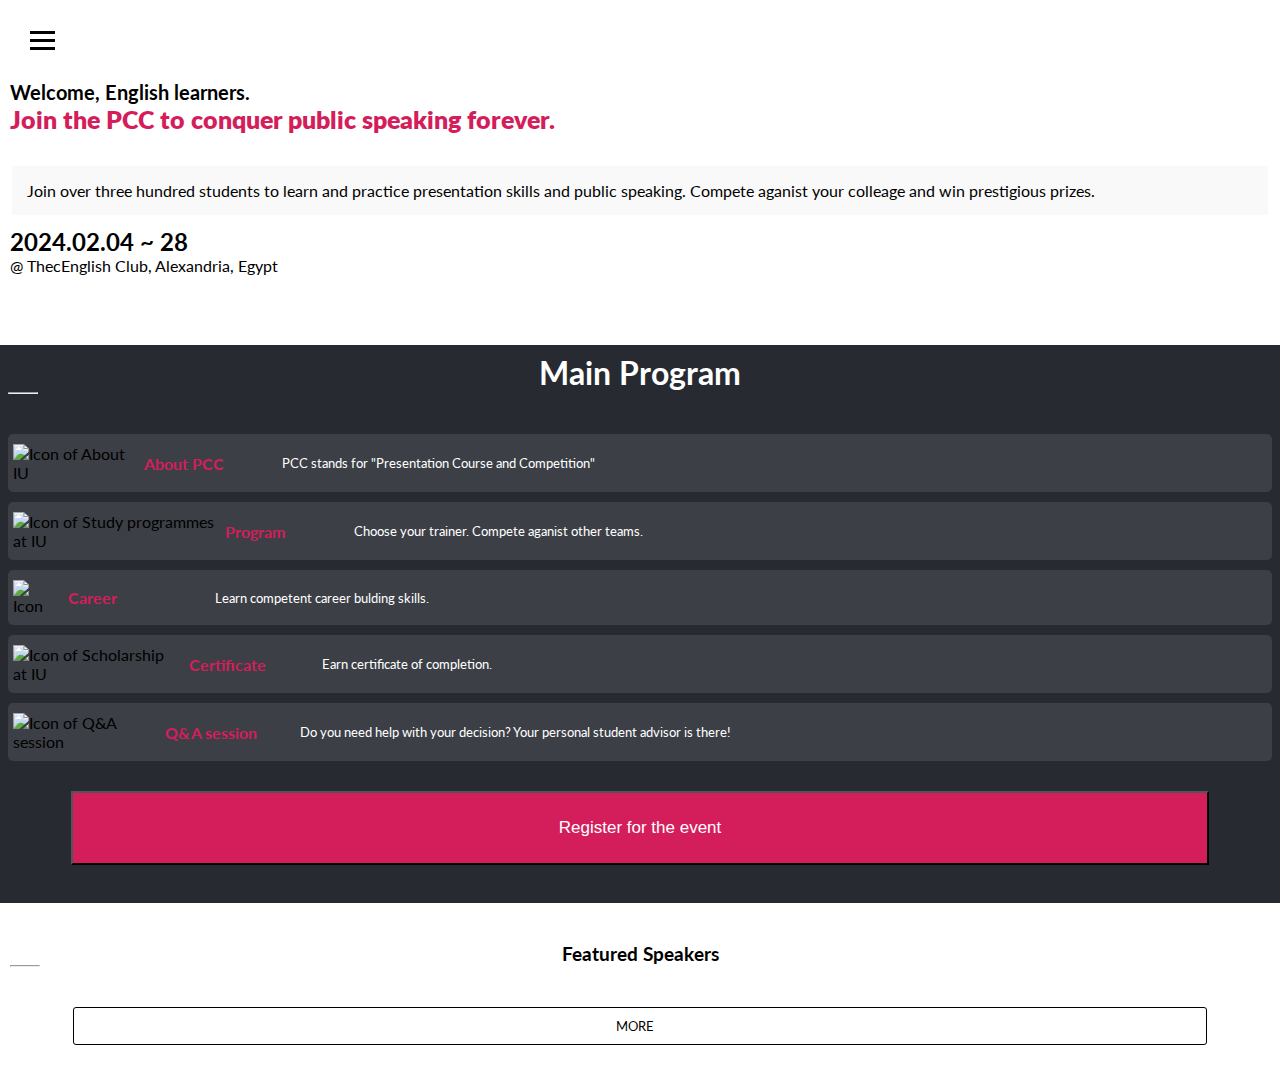
==== index.html @ d6358d37 "Add lato font style" ====
<!DOCTYPE html>
<html lang="en">
<head>
  <meta charset="UTF-8">
  <meta http-equiv="X-UA-Compatible" content="IE=edge">
  <meta name="viewport" content="width=device-width, initial-scale=1.0">
  <title>Jimmy's Capstone project</title>
  <link rel="preconnect" href="https://fonts.googleapis.com">
  <link rel="preconnect" href="https://fonts.gstatic.com" crossorigin>
  <link href="https://fonts.googleapis.com/css2?family=Lato:wght@300&display=swap" rel="stylesheet">
  <link rel="stylesheet" type="text/css" href="style.css" />
    <script
      src="https://kit.fontawesome.com/1e7e3fccee.js"
      crossorigin="anonymous"
    ></script>
    <script src="script.js"></script>
  <title>Document</title>
</head>
<body>
  
  <section class="main">
    <header>
      <nav class="nav">
        <div class="top-links">
          <a class="top-link" href="#works">About</a>
          <a class="top-link" href="#about">program</a>
          <a class="top-link" href="#contact-me">Join</a>
          <a class="top-link" href="#contact-me">Sponsor</a>
          <a class="top-link" href="#contact-me">News</a>
        </div>
        <div class="hamburger" id="hamburger">
          <span class="bar"></span>
          <span class="bar"></span>
          <span class="bar"></span>
        </div>
      </nav>
    </header>
    <div class="main-bg absolute"></div>
    <div class="main-text">
      <h1>Welcome, English learners.</h1>
      <h class="green-text">Join the PCC to conquer public speaking forever.</h>
    </div>
    <div class="scnd-text">
      <p>
        Join over three hundred students to learn and practice presentation skills and public
        speaking. Compete aganist your colleage and win prestigious prizes.
      </p>
    </div>
    <h2>2024.02.04 ~ 28</h2>
    <span class="EventLocation">@ ThecEnglish Club, Alexandria, Egypt</span>
  </section>

  <section class="program-container">
    <h1>Main Program</h1>
  <hr class="line"/>
  <div class="cards-div">
  <div class="card">
    <img src="./images/about.png" alt="Icon of About IU">        
    <h4>About PCC</h4>
    <p>
        PCC stands for "Presentation Course and Competition"
    </p>
  </div>
  <div class="card">
    <img src="./images/studyprograms.png" alt="Icon of Study programmes at IU">        
    <h4>Program</h4>
    <p>
        Choose your trainer. Compete aganist other teams.
    </p>
  </div>
  <div class="card">
    <img src="./images/studyingAtIU.png" alt="Icon ">        
    <h4>Career</h4>
    <p>
        Learn competent career bulding skills.
    </p>
  </div>
  <div class="card">
    <img src="./images/scolarship.png" alt="Icon of Scholarship at IU">        
    <h4>Certificate</h4>
    <p>
        Earn certificate of completion. 
    </p>
  </div>
  <div class="card">
    <img src="./images/qustions-answers.png" alt="Icon of Q&A session">        
    <h4>Q&A session</h4>
    <p>
        Do you need help with your decision? Your personal student advisor is there!
    </div>
</div>
  <button class="register" type="button">Register for the event</button>
  <p class="see-program">See Whole Program</p>
</section>

<section class="speakers">
  <h3>Featured Speakers</h3>
  <hr class="line"/>
  <div class="list"></div>
  <div class="more-btn">
      <span>MORE</span> 
      <i class="fas fa-chevron-down"></i>
  </div>
</section>
</body>
</html>
---- style.css ----
@import url('https://fonts.googleapis.com/css2?family=Lato:wght@300&display=swap');

html {
  scroll-behavior: smooth;
}

* {
  margin: 0;
  padding: 0;
  box-sizing: border-box;
}

body {
  font-family: 'Lato', sans-serif;
}

.nav {
  display: flex;
  width: 100%;
  height: 47px;
  align-items: center;
  padding-bottom: 40px;
  padding-top: 30px;
}

.menu-btn {
  padding-right: 40px;
}

.hamburger {
  display: block;
  cursor: pointer;
}

.bar {
  display: block;
  width: 25px;
  height: 3px;
  margin: 5px 20px;
  -webkit-transition: all 0.3s ease-in-out;
  transition: all 0.3s ease-in-out;
  background-color: black;
}

.hamburger.active .bar:nth-child(2) {
  opacity: 0;
}

.hamburger.active .bar:nth-child(1) {
  transform: translateY(8px) rotate(45deg);
}

.hamburger.active .bar:nth-child(3) {
  transform: translateY(-8px) rotate(-45deg);
}

.top-links {
  position: fixed;
  left: -100%;
  top: 40px;
  gap: 0;
  display: flex;
  flex-direction: column;
  background-color: rgba(0, 0, 0, 0.5);;
  width: 100%;
  text-align: left;
  transition: 0.5s;
  height: 100em;
  z-index: 999;
  padding: 0 30px;
  backdrop-filter: blur(7px);
}

.top-link {
  margin: 16px 0;
  text-decoration: none;
  font-family: "Inter", sans-serif;
  font-style: normal;
  font-weight: 600;
  font-size: 16px;
  line-height: 44px;
  color: white;
}

.top-links.active {
  left: 0;
}

.main {
  position: relative;
  display: flex;
  flex-direction: column;
  width: 100%;
  padding: 10px;
  padding-bottom: 70px;
  background-image: url(../images/bgmobile.jpeg);
  background-size: cover;
}

.main-bg {
  position: absolute;
  background: url("images/header-illsutration-mobile.svg");
  background-position: center;
  background-repeat: no-repeat;
  background-size: cover;
  width: 100%;
  height: 100%;
  z-index: -1;
}

.main-text {
  font-size: 10px;
}

.green-text {
  color: rgb(212, 30, 91);
  font-weight: 800;
  font-size: 25px;
  margin-top: 7px;
  margin-bottom: 20px;
  font-family: 'Lato', sans-serif;
}

.scnd-text {
  background-color: rgba(247, 247, 247, 0.75);
  padding: 15px;
  width: 100%;
  border: 2px solid white;
  border-radius: 3px;
  margin-top: 30px;
}

.main h2 {
  margin-top: 10px;
  font-size: 1.5rem;
}

.program-container {
  background-color: #272a31;
  padding: 8px;
}

.line {
  width: 30px;
  background-color: var(--primary-color);
  margin-bottom: 40px;
}

.card {
  background-color: #3c3f46;
  display: flex;
  justify-content: space-around;
  align-items: center;
  width: 100%;
  border-radius: 5px;
  margin-bottom: 10px;
  padding: 10px 5px 10px 5px;
}

.card h4 {
  margin-left: 10px;
  color: rgb(212, 30, 91);
  font-weight: bold;
  margin-right: 10px;
  width: 140px;
}

.card p {
  width: 85%;
  color: white;
  font-size: 13px;
  margin-right: 10px;
}

.program-container button {
  width: 90%;
  background-color: rgb(212, 30, 91);
  padding: 25px 20px;
  color: white;
  display: flex;
  justify-content: center;
  margin: 0 auto;
  margin-top: 30px;
  margin-bottom: 30px;
  font-weight: 400;
  font-size: 17px;
}

.program-container h1 {
  color: white;
  display: flex;
  align-items: center;
  justify-content: center;
}

.see-program {
  display: none;
}

.speakers .less-btn i {
  -webkit-transform: rotate(180deg);
  transform: rotate(180deg);
}

.speakers .list .speaker-card .image {
  background-image: url(../images/checker.png);
  background-repeat: no-repeat;
  background-size: 70px 70px;
  padding: 20px 0 0 20px;
}

.about-footer img {
  width: 160px;
  margin-left: 0;
}

.speakers .list .speaker-card .image img {
  width: 70px;
}

.speaker-card {
  display: flex;
  margin-bottom: 30px;
}

.speakers .list .speaker-card:not(:first-child):not(:nth-child(2)) {
  display: none;
}

.speakers {
  padding: 10px;
}

.speakers h4 {
  color: var(--font-color);
  font-weight: 600;
  margin-left: 25px;
}

.speakers .list .speaker-card .details h4 {
  font-family: var(--font-family);
  text-align: left;
  margin-top: 30px;
}

.speakers .list .speaker-card .details hr {
  width: 30px;
  background-color: var(--primary-color);
  margin-bottom: 10px;
  margin-left: 25px;
}

.speakers h3 {
  font-family: var(--font-family);
  text-align: center;
  margin-top: 30px;
}

.speakers .list .speaker-card .details .description {
  color: var(--primary-color);
  font-style: italic;
  margin-left: 25px;
  width: 225px;
  margin-bottom: 10px;
  font-size: 14px;
}

.speakers .list .speaker-card .details p {
  color: var(--font-color);
  margin-left: 25px;
  width: 225px;
  font-size: 14px;
}

.more-btn {
  width: 90%;
  padding: 10px 30px;
  border: 1px solid black;
  display: flex;
  align-items: start;
  justify-content: center;
  margin: 0 auto;
  margin-bottom: 30px;
  text-transform: uppercase;
  border-radius: 3px;
  margin-top: 40px;
}

.more-btn span {
  margin-right: 10px;
  color: var(--font-color);
  font-size: 13px;
}

.more-btn i {
  color: var(--primary-color);
}
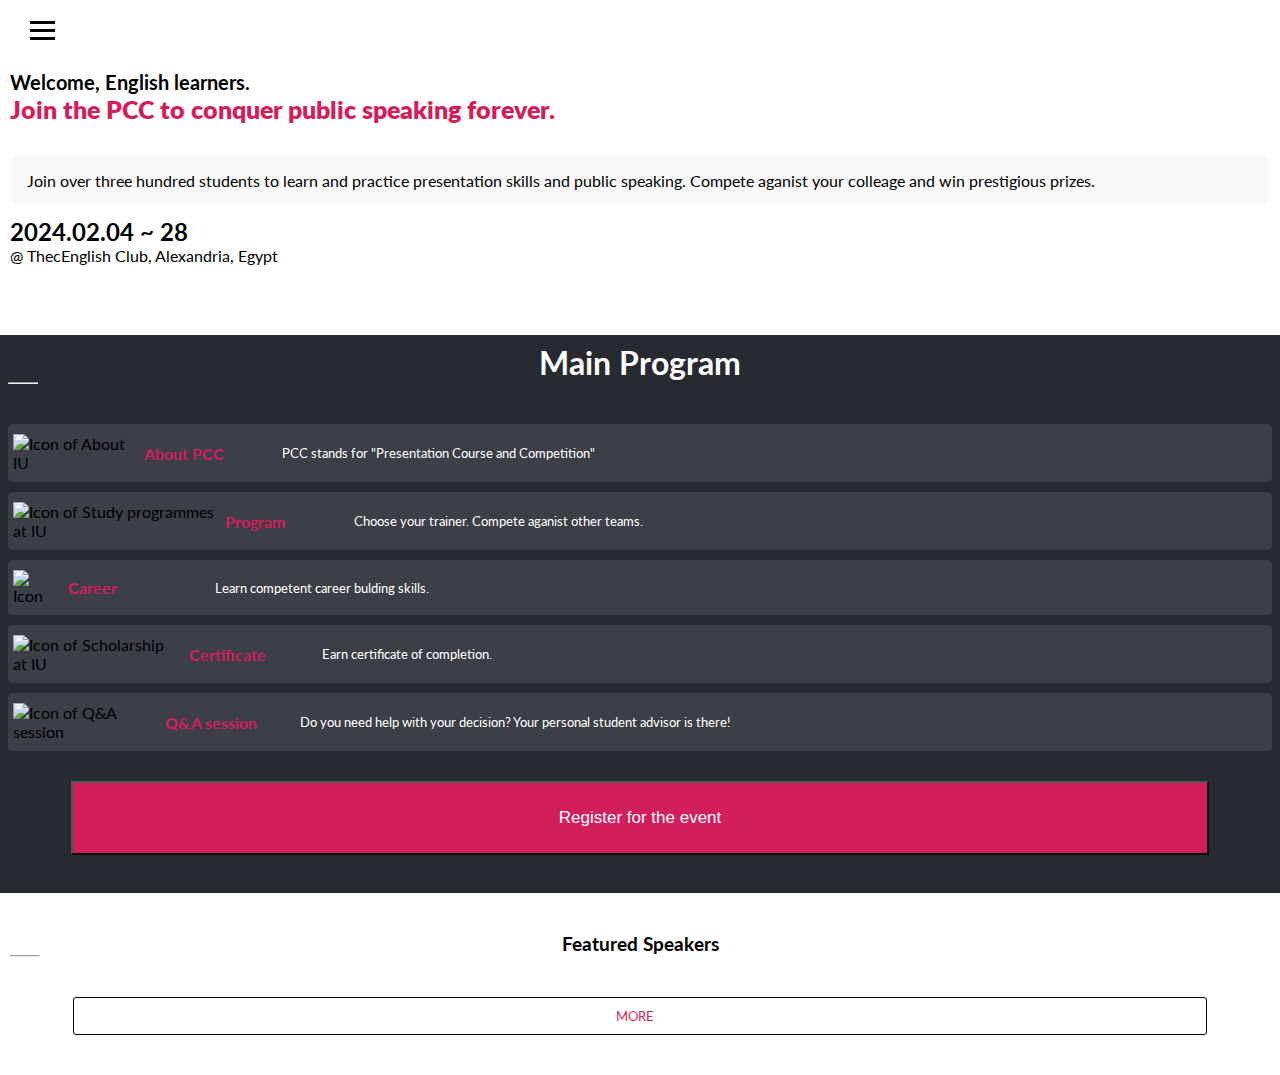
==== commit 40eb0203: "Add hero in about page" ====
--- a/index.html
+++ b/index.html
@@ -9,11 +9,11 @@
   <link rel="preconnect" href="https://fonts.gstatic.com" crossorigin>
   <link href="https://fonts.googleapis.com/css2?family=Lato:wght@300&display=swap" rel="stylesheet">
   <link rel="stylesheet" type="text/css" href="style.css" />
-    <script
-      src="https://kit.fontawesome.com/1e7e3fccee.js"
-      crossorigin="anonymous"
-    ></script>
-    <script src="script.js"></script>
+  <script
+    src="https://kit.fontawesome.com/1e7e3fccee.js"
+    crossorigin="anonymous"
+  ></script>
+  <script src="script.js"></script>
   <title>Document</title>
 </head>
 <body>
--- a/style.css
+++ b/style.css
@@ -20,7 +20,7 @@
   height: 47px;
   align-items: center;
   padding-bottom: 40px;
-  padding-top: 30px;
+  padding-top: 20px;
 }
 
 .menu-btn {
@@ -142,7 +142,7 @@
 
 .line {
   width: 30px;
-  background-color: var(--primary-color);
+  background-color: rgb(212, 30, 91);
   margin-bottom: 40px;
 }
 
@@ -232,32 +232,30 @@
 }
 
 .speakers h4 {
-  color: var(--font-color);
+  color: rgb(212, 30, 91);
   font-weight: 600;
   margin-left: 25px;
 }
 
 .speakers .list .speaker-card .details h4 {
-  font-family: var(--font-family);
   text-align: left;
   margin-top: 30px;
 }
 
 .speakers .list .speaker-card .details hr {
   width: 30px;
-  background-color: var(--primary-color);
+  background-color: rgb(212, 30, 91);
   margin-bottom: 10px;
   margin-left: 25px;
 }
 
 .speakers h3 {
-  font-family: var(--font-family);
   text-align: center;
   margin-top: 30px;
 }
 
 .speakers .list .speaker-card .details .description {
-  color: var(--primary-color);
+  color: rgb(212, 30, 91);
   font-style: italic;
   margin-left: 25px;
   width: 225px;
@@ -266,7 +264,7 @@
 }
 
 .speakers .list .speaker-card .details p {
-  color: var(--font-color);
+  color: rgb(212, 30, 91);
   margin-left: 25px;
   width: 225px;
   font-size: 14px;
@@ -288,10 +286,131 @@
 
 .more-btn span {
   margin-right: 10px;
-  color: var(--font-color);
+  color: rgb(212, 30, 91);
   font-size: 13px;
 }
 
 .more-btn i {
-  color: var(--primary-color);
+  color: rgb(212, 30, 91);
+}
+
+.wrapper {
+  background-image: url(../images/bgmobile.jpeg);
+  background-size: cover;
+}
+
+.top-nav-Desktop {
+  display: none;
+}
+
+.intro {
+  display: flex;
+  align-items: center;
+  flex-direction: column;
+}
+
+.intro span {
+  color: rgb(212, 30, 91);
+}
+
+.intro h1 {
+  color: rgb(212, 30, 91);
+  font-weight: 800;
+  font-size: 25px;
+  margin-top: 7px;
+  margin-bottom: 20px;
+}
+
+.intro h2 {
+  margin-top: 10px;
+  font-size: 1.5rem;
+}
+
+.about-intro-p {
+  background-color: white;
+  padding: 15px;
+  width: 85%;
+  border: 1px solid rgb(227, 220, 220);
+  border-radius: 5px;
+  margin-top: 5px;
+}
+
+.intro-p {
+  background-color: rgba(247, 247, 247, 0.75);
+  padding: 15px;
+  width: 100%;
+  border: 2px solid white;
+  border-radius: 3px;
+  margin-top: 5px;
+}
+
+.about-intro {
+  display: flex;
+  flex-direction: column;
+  align-items: center;
+  min-height: 338px;
+  padding: 40px 18px;
+  color: blue;
+}
+
+.desk-version {
+  display: none;
+}
+
+.about-welcome {
+  display: flex;
+  justify-content: center;
+}
+
+.about-title {
+  padding-left: 15px;
+  text-align: center;
+}
+
+.about-description {
+  background-color: white !important;
+  text-align: center;
+  box-shadow: -1px 0 5px 0 rgba(247, 247, 247, 0.75);
+  -webkit-box-shadow: -1px 0 5px 0 rgba(247, 247, 247, 0.75);
+  -moz-box-shadow: -1px 0 5px 0 rgba(247, 247, 247, 0.75);
+  padding: 20px !important;
+}
+
+.contact {
+  margin-top: 20px;
+  text-align: center;
+  padding: 20px;
+}
+
+.contact p {
+  font-size: 14px;
+  line-height: 1.5;
+}
+
+.contact-email {
+  font-weight: 900;
+  text-decoration: underline;
+  color: black;
+}
+
+.iu-logo {
+  text-align: center;
+}
+
+.iu-logo h3 {
+  padding: 20px 20px 0 20px;
+  width: 250px;
+  margin: 0 auto;
+  color: rgb(212, 30, 91);
+}
+
+.iu-logo hr {
+  margin-bottom: 10px;
+}
+
+.iu-logo p {
+  width: 350px;
+  margin: 0 auto;
+  color: rgb(212, 30, 91);
+  padding: 20px 20px 20px 20px;
 }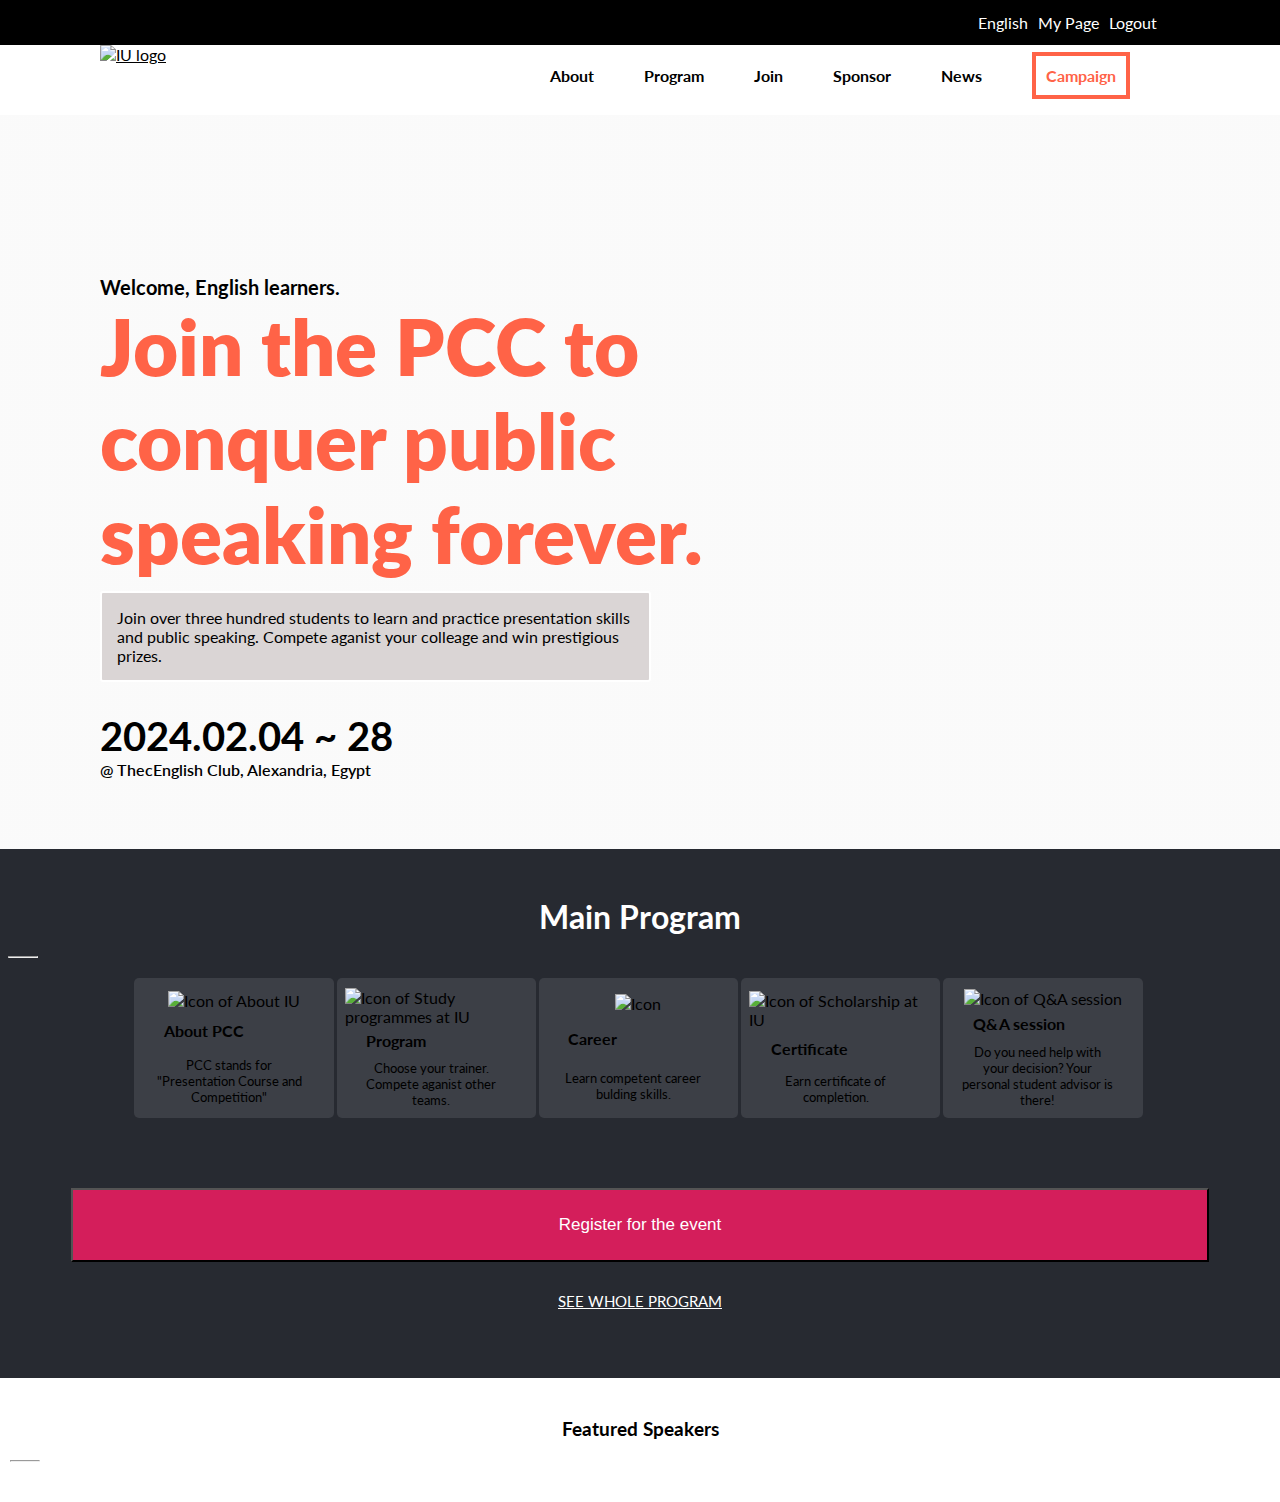
==== commit 1251886a: "Finish responsive hero section" ====
--- a/index.html
+++ b/index.html
@@ -17,16 +17,47 @@
   <title>Document</title>
 </head>
 <body>
+ <section class="desktop-head">
+  <div class="top-nav-Desktop">
+    <ul class="top-nav">
+      <li><i class="fa fa-facebook"></i></li>
+      <li><i class="fa fa-twitter"></i></li>
+      <li><a href="#">English</a></li>
+      <li><a href="#">My Page</a></li>
+      <li><a href="#">Logout</a></li>
+    </ul>
+  </div>
+
+<nav class="navbar">
+    <div class="menu-container">
+        <a href="#home" class="logo">
+            <img src="./images/iu-logo.png" alt="IU logo" /> </a>
+        <div class="menu-nav">
+          <span class="x-btn">X</span>
+          <ul>
+          <li class="active-btn"><a href="#" id="home">Home</a></li>
+          <li><a href="./about.html">About</a></li>
+          <li><a href="#">Program</a></li>
+          <li><a href="#">Join</a></li>
+          <li><a href="#">Sponsor</a></li>
+          <li><a href="#">News</a></li>
+          <li><a href="#" class="campaign">Campaign</a></li>
+        </ul>
+        </div>
+      </div>
+</nav>
+ </section>
+  
   
   <section class="main">
     <header>
       <nav class="nav">
         <div class="top-links">
-          <a class="top-link" href="#works">About</a>
-          <a class="top-link" href="#about">program</a>
-          <a class="top-link" href="#contact-me">Join</a>
-          <a class="top-link" href="#contact-me">Sponsor</a>
-          <a class="top-link" href="#contact-me">News</a>
+          <a class="top-link" href="/about.html">About</a>
+          <a class="top-link" href="#">program</a>
+          <a class="top-link" href="#">Join</a>
+          <a class="top-link" href="#">Sponsor</a>
+          <a class="top-link" href="#">News</a>
         </div>
         <div class="hamburger" id="hamburger">
           <span class="bar"></span>
--- a/style.css
+++ b/style.css
@@ -12,6 +12,10 @@
 
 body {
   font-family: 'Lato', sans-serif;
+}
+
+.desktop-head {
+  display: none;
 }
 
 .nav {
@@ -132,7 +136,7 @@
 
 .main h2 {
   margin-top: 10px;
-  font-size: 1.5rem;
+  font-size: 2.5rem;
 }
 
 .program-container {
@@ -143,7 +147,7 @@
 .line {
   width: 30px;
   background-color: rgb(212, 30, 91);
-  margin-bottom: 40px;
+  margin: 20px 0;
 }
 
 .card {
@@ -311,6 +315,7 @@
 
 .intro span {
   color: rgb(212, 30, 91);
+  padding: 0 20px;
 }
 
 .intro h1 {
@@ -363,7 +368,6 @@
 }
 
 .about-title {
-  padding-left: 15px;
   text-align: center;
 }
 
@@ -395,13 +399,15 @@
 
 .iu-logo {
   text-align: center;
+  display: flex;
+  flex-direction: column;
+  align-items: center;
 }
 
 .iu-logo h3 {
   padding: 20px 20px 0 20px;
   width: 250px;
   margin: 0 auto;
-  color: rgb(212, 30, 91);
 }
 
 .iu-logo hr {
@@ -411,6 +417,656 @@
 .iu-logo p {
   width: 350px;
   margin: 0 auto;
-  color: rgb(212, 30, 91);
   padding: 20px 20px 20px 20px;
+}
+
+.full-line {
+  width: 100%;
+}
+
+.pastEvents {
+  text-align: center;
+  display: flex;
+  align-items: center;
+  justify-content: center;
+}
+
+.PastEvents h3 {
+  padding: 5px 20px 0 20px;
+  font-size: 1.2rem;
+  text-align: center;
+}
+
+.PastEvents hr {
+  margin-bottom: 10px;
+  margin-left: 170px;
+  color: tomato;
+}
+
+.events-container {
+  margin-bottom: 40px;
+}
+
+.EventsDescription {
+  padding: 0 20px 0 20px;
+  text-align: center;
+  color: #7b7b7b;
+  font-size: 14px;
+  font-weight: 700;
+}
+
+.Event-alg {
+  background: linear-gradient(rgba(148, 39, 19, 0.7), rgba(148, 39, 19, 0.7)), url(../images/konooz.jpg);
+  background-size: cover;
+  width: 93%;
+  height: 200px;
+  margin: 10px 0 0 10px;
+  position: relative;
+}
+
+.Event-mor {
+  background: linear-gradient(rgba(148, 39, 19, 0.7), rgba(148, 39, 19, 0.7)), url(../images/alex.jpg);
+  background-size: cover;
+  width: 93%;
+  height: 200px;
+  margin: 10px 0 0 10px;
+  position: relative;
+}
+
+.event-content h3 {
+  font-weight: 900;
+  color: white;
+  text-transform: uppercase;
+  margin: 0;
+  position: absolute;
+  top: 50%;
+  left: 50%;
+  font-size: 2rem;
+  transform: translate(-50%, -50%);
+}
+
+.event-content p {
+  color: white;
+  margin: 0;
+  position: absolute;
+  top: 50%;
+  left: 50%;
+  display: flex;
+  align-items: center;
+  justify-content: center;
+  transform: translate(-50%, -50%);
+  margin-top: 40px;
+  width: 90%;
+}
+
+.partners-conatainer {
+  padding: 20px;
+  display: block;
+  background-color: #414246;
+  margin-top: 20px;
+  text-align: center;
+}
+
+.partners-conatainer hr {
+  margin-left: 155px;
+}
+
+.Partners-logos {
+  display: flex;
+  -webkit-box-pack: center;
+  -ms-flex-pack: center;
+  justify-content: center;
+  -ms-flex-wrap: wrap;
+  flex-wrap: wrap;
+  gap: 20px;
+  width: 100%;
+}
+
+.partners-conatainer h3 {
+  color: white;
+}
+
+.footer-conatainer {
+  display: flex;
+  align-items: center;
+  margin-bottom: 10px;
+  justify-content: center;
+  min-height: 150px;
+}
+
+.footer-conatainer img {
+  width: 120px;
+  height: 60px;
+  margin-left: 10px;
+  margin-right: 10px;
+}
+
+.footer-conatainer p {
+  color: var(--font-color);
+  font-size: 16px;
+  margin-left: 0;
+  width: auto;
+}
+
+.about-footer img {
+  width: 160px;
+  margin-left: 0;
+}
+
+.about-footer p {
+  padding: 20px;
+  width: auto;
+}
+
+.about-footer {
+  display: flex;
+  align-items: center;
+  margin-bottom: 15px;
+  justify-content: center;
+  gap: 0;
+}
+
+@media (min-width: 768px) {
+  body {
+    width: 100%;
+  }
+  
+  .hamburger {
+    display: none;
+  }
+
+  .burger {
+    display: none;
+  }
+  
+  .x-btn {
+    display: none;
+  }
+  
+  .active-btn {
+    display: none;
+  }
+  
+  .register {
+    display: none;
+  }
+  
+  .more {
+    display: none;
+  }
+  
+  .home-btn {
+    display: none;
+  }
+  
+  .mobile-version {
+    display: none;
+  }
+  
+  .partners-conatainer {
+    display: none;
+  }
+  
+  .more-btn {
+    display: none;
+  }
+  
+  .top-nav-Desktop {
+    display: flex;
+    flex-direction: row;
+    width: 100%;
+    padding: 0 100px 0 100px;
+    background-color: black;
+  }
+
+  .desktop-head {
+    display: block;
+  }
+  
+
+  .active-red a {
+    color: var(--primary-color) !important;
+  }
+
+  .top-nav {
+    display: flex;
+    padding: 13px;
+    justify-content: flex-end;
+    cursor: pointer;
+    width: 100%;
+    list-style-type: none;
+  }
+  
+  .top-nav li a,
+  i {
+    color: white;
+    margin-right: 10px;
+    text-decoration: none;
+  }
+  
+  .menu-container {
+    display: flex;
+    align-items: center;
+    padding: 0 100px 10px 100px;
+    justify-content: space-between;
+  }
+  
+  .menu-nav ul {
+    display: flex;
+    padding: 20px 0 20px 0;
+    justify-content: end;
+    list-style-type: none;
+  }
+  
+  .menu-nav ul li a {
+    margin-right: 50px;
+    color: black;
+    text-decoration: none;
+    font-weight: bold;
+  }
+  
+  footer img {
+    margin-right: 150px;
+    margin-left: -400px;
+  }
+  
+  .menu-container img {
+    width: 160px;
+    height: 60px;
+    margin-right: 3px;
+  }
+  
+  .logo {
+    display: flex;
+    align-items: center;
+    font-family: var(--cocogoose);
+    color: var(--font-color);
+  }
+  
+  .campaign {
+    border: 4px solid tomato;
+    padding: 10px;
+    color: tomato !important;
+  }
+  
+  .main {
+    background: linear-gradient(rgba(249, 249, 249, 0.8), rgba(249, 249, 249, 0.8)), url(../images/iu-why-germany.webp);
+    background-size: cover;
+    padding: 100px 100px 50px 100px;
+  }
+  
+  .welcome {
+    color: var(--primary-color);
+    font-size: 2rem;
+    font-weight: normal;
+  }
+
+  .main-text {
+    width: 800px;
+  }
+  
+  .green-text {
+    color: tomato;
+    font-weight: 1900;
+    margin-top: 7px;
+    margin-bottom: 20px;
+    font-size: 78px;
+  }
+  
+  .scnd-text {
+    color: black;
+    background-color: rgb(218, 213, 213);
+    padding: 15px;
+    width: 51%;
+    border: 2px solid white;
+    border-radius: 3px;
+    margin-top: 10px;
+    margin-bottom: 20px;
+  }
+  
+  .main h2 {
+    color: var(--font-color);
+    margin-top: 10px;
+  }
+  
+  .EventLocation {
+    color: var(--font-color);
+    font-weight: 600;
+    margin-bottom: 20px;
+  }
+  
+  .program-container {
+    background-color: #272a31;
+  }
+  
+  .program-container h1 {
+    color: white;
+    display: flex;
+    align-items: center;
+    justify-content: center;
+    padding-top: 40px;
+  }
+  
+  .line {
+    width: 30px;
+    background-color: var(--primary-color);
+  }
+  
+  .cards-div {
+    display: flex;
+    width: 80%;
+    justify-content: center;
+    margin: 0 auto;
+  }
+  
+  .card {
+    background-color: #3c3f46;
+    display: flex;
+    flex-direction: column;
+    align-items: center;
+    padding: 10px 8px 10px 8px;
+    width: 400px;
+    margin-right: 3px;
+    margin-bottom: 40px;
+  }
+  
+  .card img {
+    padding-bottom: 5px;
+  }
+  
+  .card:hover {
+    border: 1px solid white;
+  }
+  
+  .card h4 {
+    color: var(--primary-color);
+    font-weight: bold;
+    padding-bottom: 10px;
+  }
+  
+  .card p {
+    color: var(--secondary-color);
+    text-align: center;
+  }
+  
+  .see-program {
+    text-transform: uppercase;
+    color: white;
+    text-align: center;
+    text-decoration: underline;
+    padding-bottom: 60px;
+    font-family: var(--font-family);
+    font-size: 15px;
+    display: flex;
+    justify-content: center;
+  }
+  
+  .see-program:hover {
+    color: var(--primary-color);
+    font-weight: bold;
+  }
+  
+  .speakers hr {
+    margin-bottom: 30px;
+  }
+  
+  .speakers h3 {
+    font-family: var(--font-family);
+    text-align: center;
+    margin-top: 30px;
+  }
+  
+  .list {
+    width: 60%;
+    display: grid;
+    grid-template-columns: 1fr 1fr;
+    margin: 0 auto;
+    justify-content: center;
+    align-content: center;
+    grid-column-gap: 40px;
+  }
+  
+  .speakers .list .speaker-card .image {
+    background-image: url(../images/checker.png);
+    background-repeat: no-repeat;
+    background-size: 80px 80px;
+    padding: 20px 0 0 20px;
+  }
+  
+  .about-footer img {
+    padding: 20px;
+    margin-left: 0;
+  }
+  
+  .speakers .list .speaker-card .image img {
+    min-width: 130px;
+    padding: 0;
+    padding-right: 20px;
+  }
+  
+  .speakers .list .speaker-card h4 {
+    font-family: 'Secular One', sans-serif;
+    font-size: 20px;
+  }
+  
+  .speakers .list .speaker-card .description {
+    color: #ec5242;
+    font-style: italic;
+    font-size: 14px;
+    font-weight: bold;
+  }
+  
+  .speakers .list .speaker-card {
+    display: flex;
+    flex-direction: row;
+    padding: 20px;
+  }
+  
+  .iu-logo hr {
+    margin-bottom: 10px;
+  }
+  
+  .PastEvents hr {
+    margin-bottom: 10px;
+  }
+  
+  .speakers .list .speaker-card hr {
+    color: #d3d3d3;
+    margin: 10px 0;
+    width: 20px;
+  }
+  
+  .details {
+    min-width: 230px;
+  }
+  
+  .details p {
+    color: var(--font-color);
+    font-size: 14px;
+  }
+  
+  .partners-conatainer-desk {
+    padding: 20px;
+    display: block;
+    background-color: #414246;
+    margin-top: 20px;
+    text-align: center;
+    margin-bottom: 0;
+  }
+  
+  .partners-conatainer-desk h3 {
+    color: white;
+    margin-bottom: 5px;
+  }
+  
+  .Partners-logos {
+    padding: 34px;
+    display: flex;
+    align-items: center;
+    justify-content: space-around;
+  }
+  
+  .Partners-logos i {
+    color: black;
+  }
+  
+  footer {
+    display: flex;
+    justify-content: center;
+    align-items: center;
+    background-color: #f2f2f2;
+  }
+  
+  .footer-text-desk {
+    margin-left: 0;
+  }
+  
+  .about-description {
+    background-color: white !important;
+    text-align: center;
+    box-shadow: -1px 0 5px 0 rgba(247, 247, 247, 0.75);
+    -webkit-box-shadow: -1px 0 5px 0 rgba(247, 247, 247, 0.75);
+    -moz-box-shadow: -1px 0 5px 0 rgba(247, 247, 247, 0.75);
+    padding: 20px !important;
+    width: 80% !important;
+    height: 170px;
+    margin: 0 auto;
+    line-height: 1.6;
+    border: 2px solid rgba(168, 168, 168, 0.315);
+  }
+  
+  .about-welcome {
+    display: none;
+  }
+  
+  .about-title {
+    margin: 0 auto;
+  }
+  
+  .contact {
+    margin-top: 20px;
+    text-align: center;
+    padding: 20px;
+  }
+  
+  .contact p {
+    font-size: 17px;
+    color: var(--font-color);
+    line-height: 1.5;
+    margin: 0 auto;
+    width: 100% !important;
+  }
+  
+  .contact-email {
+    font-weight: 900;
+    text-decoration: underline;
+    font-size: 14px !important;
+  }
+  
+  .iu-logo {
+    text-align: center;
+  }
+  
+  .iu-logo h3 {
+    font-family: var(--font-family);
+    padding: 20px 20px 0 20px;
+    margin: 0 auto;
+    margin-top: 30px;
+    color: var(--font-color);
+  }
+  
+  .iu-logo p {
+    width: 60%;
+    margin: 0 auto;
+    color: var(--font-color);
+    padding: 20px 20px 20px 20px;
+  }
+  
+  .iu-logo-img {
+    border: 2px solid rgba(168, 168, 168, 0.315);
+  }
+  
+  .logo-break {
+    background-color: #efefef;
+    margin-bottom: 20px;
+    opacity: 0.5;
+  }
+  
+  .PastEvents h3 {
+    font-family: var(--font-family);
+    padding: 5px 20px 0 20px;
+    color: var(--font-color);
+    font-size: 1.2rem;
+    text-align: center;
+  }
+  
+  .PastEvents .EventsDescription {
+    padding: 0 20px 0 20px;
+    text-align: center;
+    color: #7b7b7b;
+    font-size: 14px;
+    margin-bottom: 20px;
+  }
+  
+  .Event-alg {
+    background: linear-gradient(rgba(148, 39, 19, 0.7), rgba(148, 39, 19, 0.7)), url(../images/Alg-event.jpeg);
+    background-size: cover;
+    width: 30%;
+    height: 200px;
+    margin: 10px 0 0 10px;
+    position: relative;
+  }
+  
+  .Event-mor {
+    background: linear-gradient(rgba(148, 39, 19, 0.7), rgba(148, 39, 19, 0.7)), url(../images/Mor-event.jpeg);
+    background-size: cover;
+    width: 30%;
+    height: 200px;
+    margin: 10px 0 0 10px;
+    position: relative;
+  }
+  
+  .event-content h3 {
+    font-weight: 900;
+    color: white;
+    text-transform: uppercase;
+    margin: 0;
+    position: absolute;
+    top: 50%;
+    left: 50%;
+    font-size: 2rem;
+    transform: translate(-50%, -50%);
+  }
+  
+  .event-content p {
+    color: white;
+    margin: 0;
+    position: absolute;
+    top: 50%;
+    left: 50%;
+    display: flex;
+    align-items: center;
+    justify-content: center;
+    transform: translate(-50%, -50%);
+    margin-top: 40px;
+    width: 90%;
+  }
+  
+  .events-container {
+    display: flex;
+    justify-content: center;
+    margin-bottom: 60px;
+  }
+  
+  .about-footer {
+    background-color: var(--font-color);
+    padding: 20px;
+  }
+  
+  .about-footer p {
+    color: white;
+    padding: 20px;
+    width: auto;
+  }
+  
 }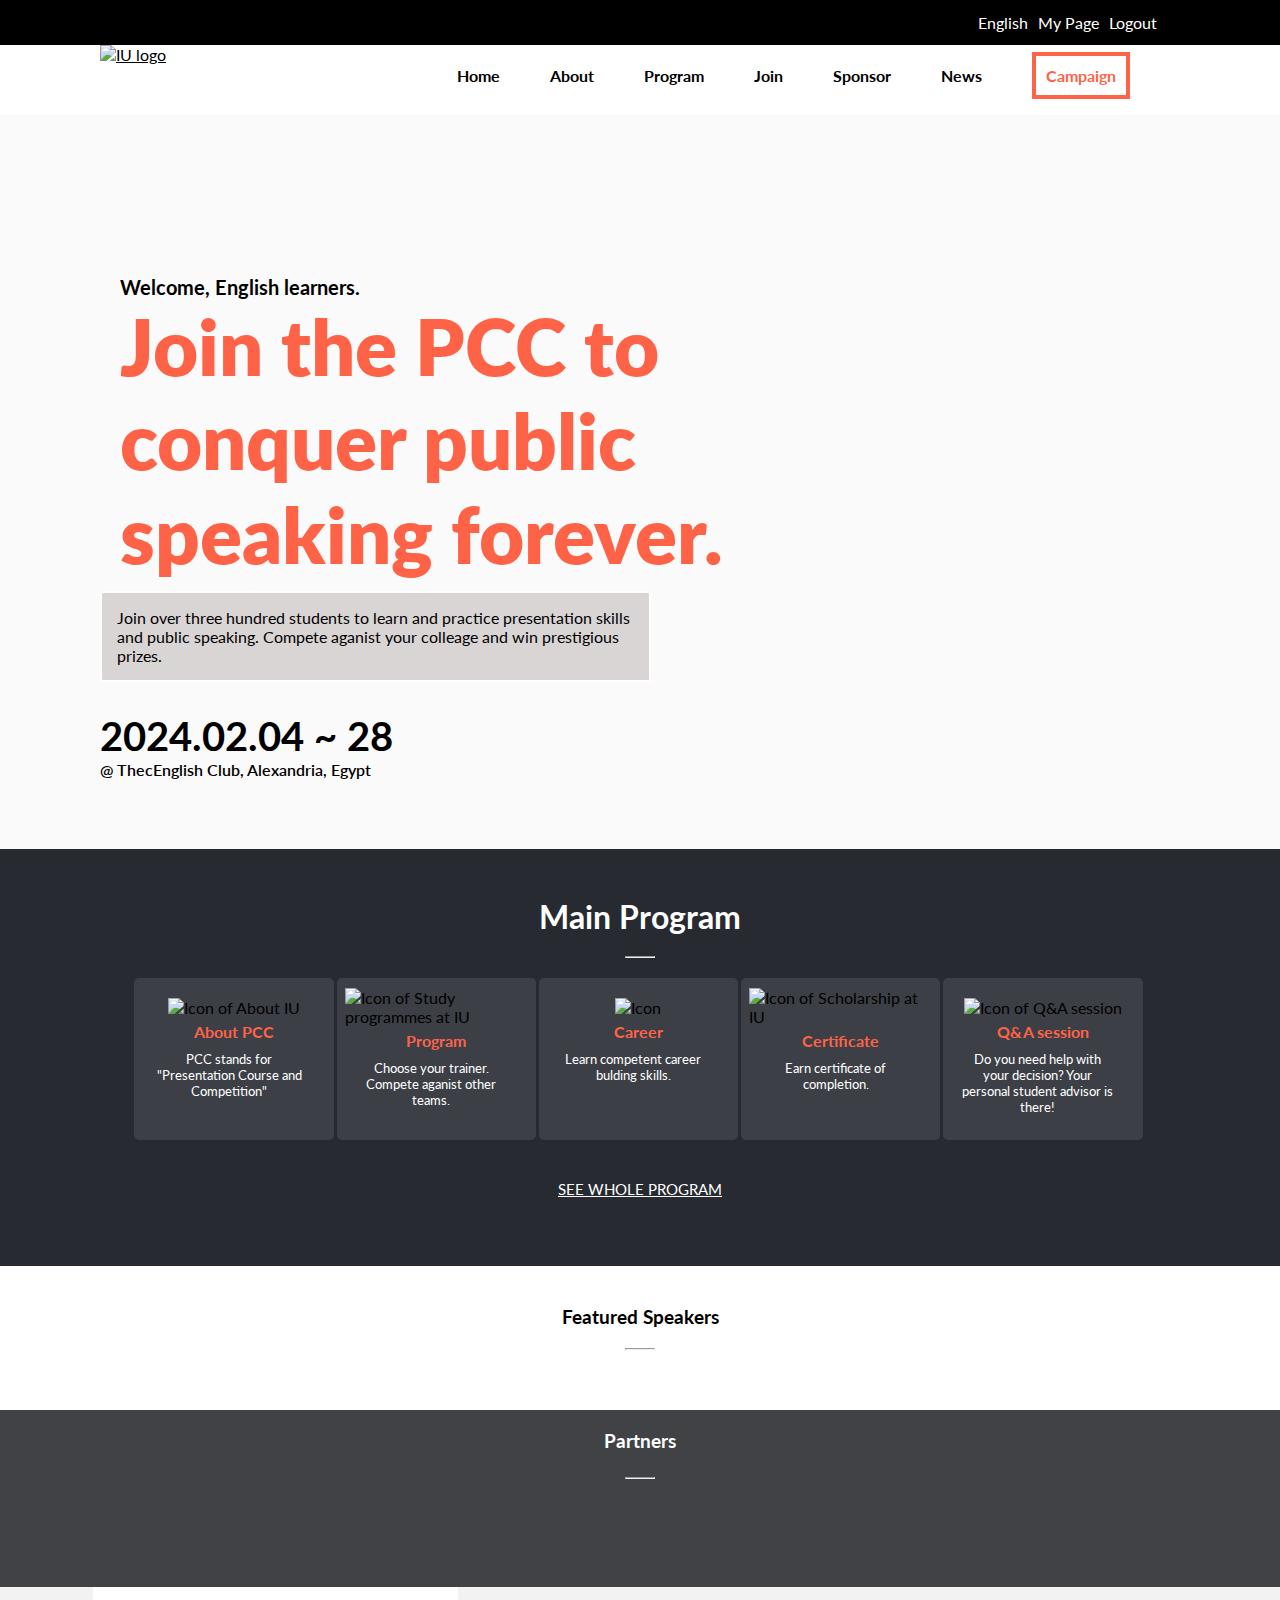
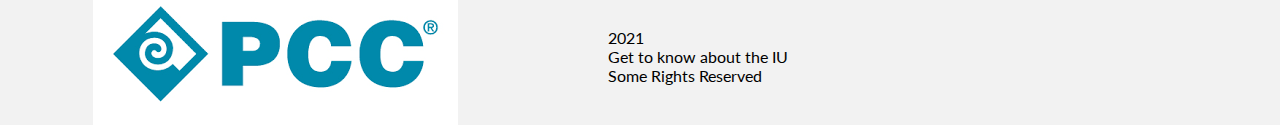
==== commit 11c9e99b: "Finish index responsive to desktop" ====
--- a/index.html
+++ b/index.html
@@ -33,7 +33,6 @@
         <a href="#home" class="logo">
             <img src="./images/iu-logo.png" alt="IU logo" /> </a>
         <div class="menu-nav">
-          <span class="x-btn">X</span>
           <ul>
           <li class="active-btn"><a href="#" id="home">Home</a></li>
           <li><a href="./about.html">About</a></li>
@@ -83,7 +82,9 @@
 
   <section class="program-container">
     <h1>Main Program</h1>
-  <hr class="line"/>
+    <div class="mid">
+      <hr class="line"/>
+    </div>
   <div class="cards-div">
   <div class="card">
     <img src="./images/about.png" alt="Icon of About IU">        
@@ -126,12 +127,37 @@
 
 <section class="speakers">
   <h3>Featured Speakers</h3>
-  <hr class="line"/>
+  <div class="mid">
+    <hr class="line"/>
+  </div>
   <div class="list"></div>
   <div class="more-btn">
       <span>MORE</span> 
       <i class="fas fa-chevron-down"></i>
   </div>
 </section>
+
+<section class="partners-conatainer-desk">
+  <h3>Partners</h3>
+  <div class="mid">
+    <hr class="line"/>
+  </div>
+  <div class="Partners-logos">
+      <i class="fab fa-aws fa-4x"></i>
+      <i class="fab fa-google fa-4x"></i>
+      <i class="fab fa-microsoft fa-4x"></i>
+      <i class="fab fa-reddit fa-4x"></i>
+      <i class="fab fa-facebook fa-4x"></i>
+    </div>
+</section>
+
+<footer class="footer-home-desk">
+  <img src="./images/iu-small-logo.png" alt="" class="logo"/>
+      <div class="footer-text-desk">
+        <p> 2021 <br> Get to know about the IU <br> 
+       Some Rights Reserved</p>
+      </div>
+</footer>
+
 </body>
 </html>--- a/style.css
+++ b/style.css
@@ -114,6 +114,8 @@
 
 .main-text {
   font-size: 10px;
+  margin-left: 20px;
+  width: 300px;
 }
 
 .green-text {
@@ -150,6 +152,11 @@
   margin: 20px 0;
 }
 
+.mid {
+  display: flex;
+  justify-content: center;
+}
+
 .card {
   background-color: #3c3f46;
   display: flex;
@@ -176,7 +183,7 @@
   margin-right: 10px;
 }
 
-.program-container button {
+.register {
   width: 90%;
   background-color: rgb(212, 30, 91);
   padding: 25px 20px;
@@ -566,6 +573,34 @@
   gap: 0;
 }
 
+.partners-conatainer-desk {
+  display: none;
+}
+
+.partners-conatainer-desk {
+  display: none;
+}
+
+.footer-home-desk {
+  display: none;
+}
+
+.desk-version {
+  display: none;
+}
+
+.active-red {
+  display: none;
+}
+
+.about-footer {
+  display: flex;
+  align-items: center;
+  margin-bottom: 15px;
+  justify-content: center;
+  gap: 0;
+}
+
 @media (min-width: 768px) {
   body {
     width: 100%;
@@ -579,38 +614,20 @@
     display: none;
   }
   
-  .x-btn {
-    display: none;
-  }
-  
-  .active-btn {
-    display: none;
-  }
   
   .register {
     display: none;
   }
   
-  .more {
-    display: none;
-  }
-  
-  .home-btn {
-    display: none;
-  }
   
   .mobile-version {
     display: none;
   }
   
-  .partners-conatainer {
-    display: none;
-  }
-  
   .more-btn {
     display: none;
   }
-  
+
   .top-nav-Desktop {
     display: flex;
     flex-direction: row;
@@ -737,6 +754,8 @@
   
   .program-container {
     background-color: #272a31;
+    display: flex;
+    flex-direction: column;
   }
   
   .program-container h1 {
@@ -747,9 +766,9 @@
     padding-top: 40px;
   }
   
-  .line {
+  .program-container .line {
     width: 30px;
-    background-color: var(--primary-color);
+    background-color: tomato;
   }
   
   .cards-div {
@@ -764,6 +783,7 @@
     display: flex;
     flex-direction: column;
     align-items: center;
+    justify-content: center;
     padding: 10px 8px 10px 8px;
     width: 400px;
     margin-right: 3px;
@@ -779,14 +799,16 @@
   }
   
   .card h4 {
-    color: var(--primary-color);
+    color: tomato;
     font-weight: bold;
     padding-bottom: 10px;
+    text-align: center;
   }
   
   .card p {
-    color: var(--secondary-color);
+    color: white;
     text-align: center;
+    min-height: 70px;
   }
   
   .see-program {
@@ -795,15 +817,18 @@
     text-align: center;
     text-decoration: underline;
     padding-bottom: 60px;
-    font-family: var(--font-family);
     font-size: 15px;
     display: flex;
     justify-content: center;
   }
   
   .see-program:hover {
-    color: var(--primary-color);
+    color: tomato;
     font-weight: bold;
+  }
+
+  .speakers .list .speaker-card:not(:first-child):not(:nth-child(2)) {
+    display: flex;
   }
   
   .speakers hr {
@@ -1068,5 +1093,8 @@
     padding: 20px;
     width: auto;
   }
+  .footer-home-desk {
+    display: flex;
+  }
   
 }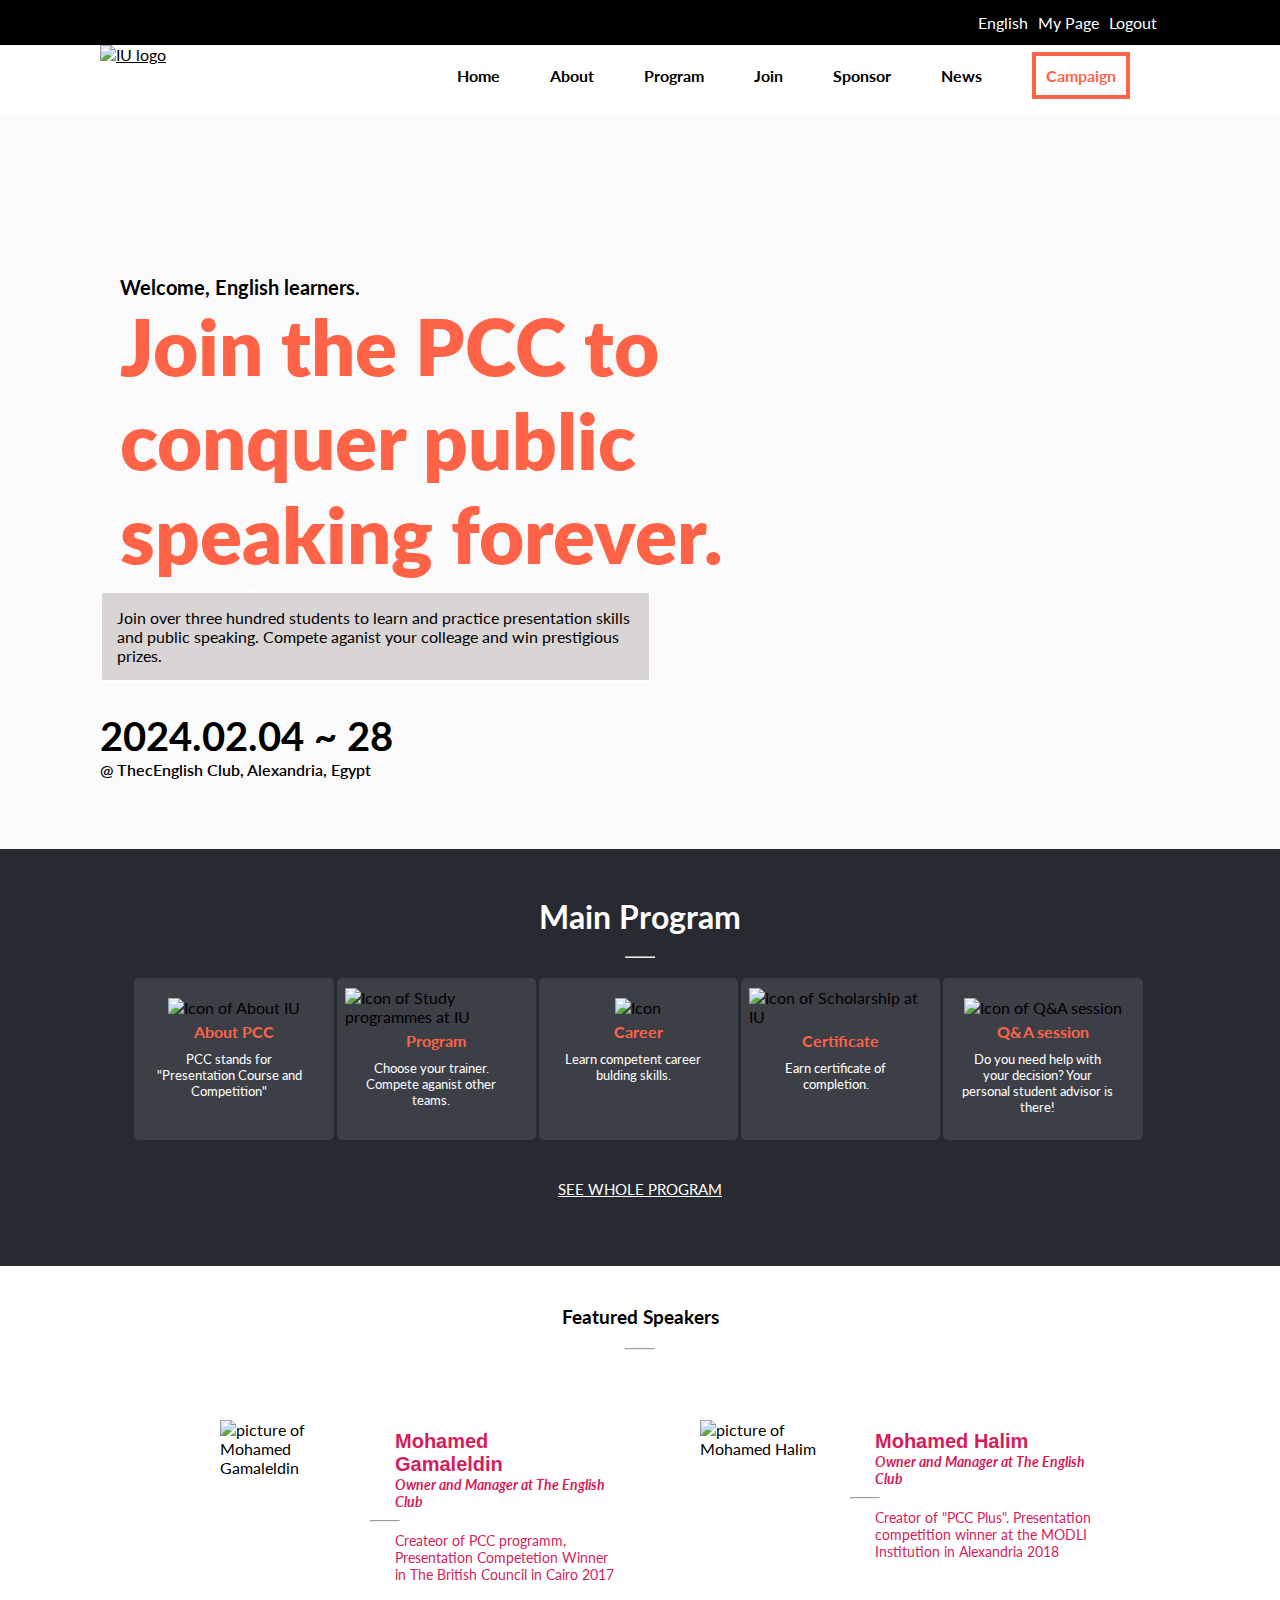
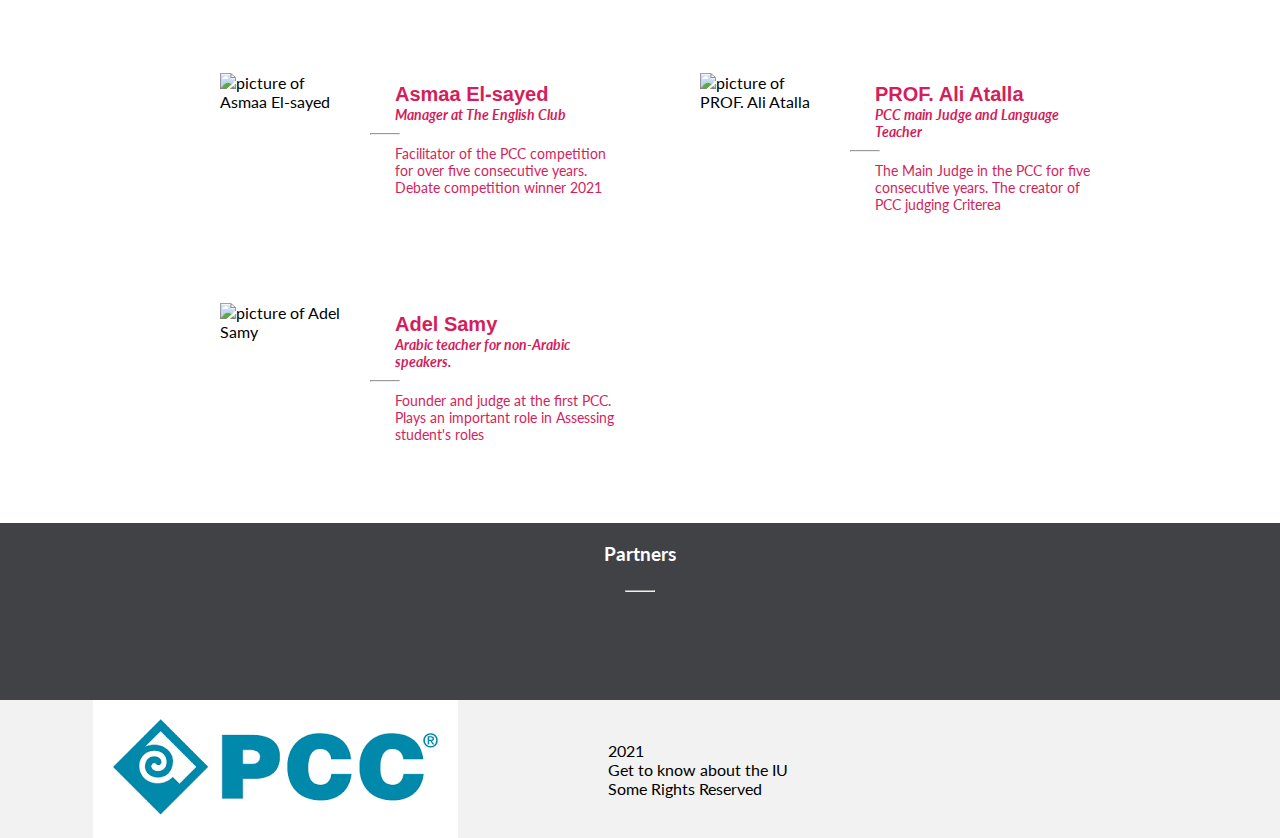
==== commit 218a177b: "Add home btn to mobile and desktop menu" ====
--- a/index.html
+++ b/index.html
@@ -17,41 +17,40 @@
   <title>Document</title>
 </head>
 <body>
- <section class="desktop-head">
-  <div class="top-nav-Desktop">
-    <ul class="top-nav">
-      <li><i class="fa fa-facebook"></i></li>
-      <li><i class="fa fa-twitter"></i></li>
-      <li><a href="#">English</a></li>
-      <li><a href="#">My Page</a></li>
-      <li><a href="#">Logout</a></li>
-    </ul>
-  </div>
-
-<nav class="navbar">
-    <div class="menu-container">
-        <a href="#home" class="logo">
-            <img src="./images/iu-logo.png" alt="IU logo" /> </a>
+  <section class="desktop-head">
+    <div class="top-nav-Desktop">
+      <ul class="top-nav">
+        <li><i class="fa fa-facebook"></i></li>
+        <li><i class="fa fa-twitter"></i></li>
+        <li><a href="#">English</a></li>
+        <li><a href="#">My Page</a></li>
+        <li><a href="#">Logout</a></li>
+      </ul>
+    </div>
+    <nav class="navbar">
+      <div class="menu-container">
+        <a href="#home" class="logo"><img src="./images/iu-logo.png" alt="IU logo" /></a>
         <div class="menu-nav">
           <ul>
-          <li class="active-btn"><a href="#" id="home">Home</a></li>
-          <li><a href="./about.html">About</a></li>
-          <li><a href="#">Program</a></li>
-          <li><a href="#">Join</a></li>
-          <li><a href="#">Sponsor</a></li>
-          <li><a href="#">News</a></li>
-          <li><a href="#" class="campaign">Campaign</a></li>
-        </ul>
-        </div>
+            <li class="active-btn"><a href="/index.html" id="home">Home</a></li>
+            <li><a href="./about.html">About</a></li>
+            <li><a href="#">Program</a></li>
+            <li><a href="#">Join</a></li>
+            <li><a href="#">Sponsor</a></li>
+            <li><a href="#">News</a></li>
+            <li><a href="#" class="campaign">Campaign</a></li>
+          </ul>
+        </div>    
       </div>
-</nav>
- </section>
+    </nav>
+  </section>
   
   
   <section class="main">
     <header>
       <nav class="nav">
         <div class="top-links">
+          <a class="top-link" href="/index.html">Home</a>
           <a class="top-link" href="/about.html">About</a>
           <a class="top-link" href="#">program</a>
           <a class="top-link" href="#">Join</a>
--- a/style.css
+++ b/style.css
@@ -257,7 +257,6 @@
   width: 30px;
   background-color: rgb(212, 30, 91);
   margin-bottom: 10px;
-  margin-left: 25px;
 }
 
 .speakers h3 {
@@ -331,6 +330,7 @@
   font-size: 25px;
   margin-top: 7px;
   margin-bottom: 20px;
+  padding: 10px;
 }
 
 .intro h2 {
@@ -446,7 +446,6 @@
 
 .PastEvents hr {
   margin-bottom: 10px;
-  margin-left: 170px;
   color: tomato;
 }
 
@@ -515,7 +514,6 @@
 }
 
 .partners-conatainer hr {
-  margin-left: 155px;
 }
 
 .Partners-logos {
@@ -585,10 +583,6 @@
   display: none;
 }
 
-.desk-version {
-  display: none;
-}
-
 .active-red {
   display: none;
 }
@@ -605,7 +599,7 @@
   body {
     width: 100%;
   }
-  
+
   .hamburger {
     display: none;
   }
@@ -613,19 +607,21 @@
   .burger {
     display: none;
   }
-  
   
   .register {
     display: none;
   }
-  
-  
+
   .mobile-version {
     display: none;
   }
-  
+
   .more-btn {
     display: none;
+  }
+
+  .desk-version {
+    display: flex;
   }
 
   .top-nav-Desktop {
@@ -639,7 +635,6 @@
   .desktop-head {
     display: block;
   }
-  
 
   .active-red a {
     color: var(--primary-color) !important;
@@ -653,65 +648,65 @@
     width: 100%;
     list-style-type: none;
   }
-  
+
   .top-nav li a,
   i {
     color: white;
     margin-right: 10px;
     text-decoration: none;
   }
-  
+
   .menu-container {
     display: flex;
     align-items: center;
     padding: 0 100px 10px 100px;
     justify-content: space-between;
   }
-  
+
   .menu-nav ul {
     display: flex;
     padding: 20px 0 20px 0;
     justify-content: end;
     list-style-type: none;
   }
-  
+
   .menu-nav ul li a {
     margin-right: 50px;
     color: black;
     text-decoration: none;
     font-weight: bold;
   }
-  
+
   footer img {
     margin-right: 150px;
     margin-left: -400px;
   }
-  
+
   .menu-container img {
     width: 160px;
     height: 60px;
     margin-right: 3px;
   }
-  
+
   .logo {
     display: flex;
     align-items: center;
     font-family: var(--cocogoose);
     color: var(--font-color);
   }
-  
+
   .campaign {
     border: 4px solid tomato;
     padding: 10px;
     color: tomato !important;
   }
-  
+
   .main {
     background: linear-gradient(rgba(249, 249, 249, 0.8), rgba(249, 249, 249, 0.8)), url(../images/iu-why-germany.webp);
     background-size: cover;
     padding: 100px 100px 50px 100px;
   }
-  
+
   .welcome {
     color: var(--primary-color);
     font-size: 2rem;
@@ -721,7 +716,7 @@
   .main-text {
     width: 800px;
   }
-  
+
   .green-text {
     color: tomato;
     font-weight: 1900;
@@ -729,7 +724,7 @@
     margin-bottom: 20px;
     font-size: 78px;
   }
-  
+
   .scnd-text {
     color: black;
     background-color: rgb(218, 213, 213);
@@ -740,24 +735,24 @@
     margin-top: 10px;
     margin-bottom: 20px;
   }
-  
+
   .main h2 {
     color: var(--font-color);
     margin-top: 10px;
   }
-  
+
   .EventLocation {
     color: var(--font-color);
     font-weight: 600;
     margin-bottom: 20px;
   }
-  
+
   .program-container {
     background-color: #272a31;
     display: flex;
     flex-direction: column;
   }
-  
+
   .program-container h1 {
     color: white;
     display: flex;
@@ -765,19 +760,19 @@
     justify-content: center;
     padding-top: 40px;
   }
-  
+
   .program-container .line {
     width: 30px;
     background-color: tomato;
   }
-  
+
   .cards-div {
     display: flex;
     width: 80%;
     justify-content: center;
     margin: 0 auto;
   }
-  
+
   .card {
     background-color: #3c3f46;
     display: flex;
@@ -789,28 +784,28 @@
     margin-right: 3px;
     margin-bottom: 40px;
   }
-  
+
   .card img {
     padding-bottom: 5px;
   }
-  
+
   .card:hover {
     border: 1px solid white;
   }
-  
+
   .card h4 {
     color: tomato;
     font-weight: bold;
     padding-bottom: 10px;
     text-align: center;
   }
-  
+
   .card p {
     color: white;
     text-align: center;
     min-height: 70px;
   }
-  
+
   .see-program {
     text-transform: uppercase;
     color: white;
@@ -821,7 +816,7 @@
     display: flex;
     justify-content: center;
   }
-  
+
   .see-program:hover {
     color: tomato;
     font-weight: bold;
@@ -830,17 +825,17 @@
   .speakers .list .speaker-card:not(:first-child):not(:nth-child(2)) {
     display: flex;
   }
-  
+
   .speakers hr {
     margin-bottom: 30px;
   }
-  
+
   .speakers h3 {
     font-family: var(--font-family);
     text-align: center;
     margin-top: 30px;
   }
-  
+
   .list {
     width: 60%;
     display: grid;
@@ -850,66 +845,70 @@
     align-content: center;
     grid-column-gap: 40px;
   }
-  
+
   .speakers .list .speaker-card .image {
     background-image: url(../images/checker.png);
     background-repeat: no-repeat;
     background-size: 80px 80px;
     padding: 20px 0 0 20px;
   }
-  
+
   .about-footer img {
     padding: 20px;
     margin-left: 0;
   }
-  
+
   .speakers .list .speaker-card .image img {
     min-width: 130px;
     padding: 0;
     padding-right: 20px;
   }
-  
+
   .speakers .list .speaker-card h4 {
     font-family: 'Secular One', sans-serif;
     font-size: 20px;
   }
-  
+
   .speakers .list .speaker-card .description {
     color: #ec5242;
     font-style: italic;
     font-size: 14px;
     font-weight: bold;
   }
-  
+
   .speakers .list .speaker-card {
     display: flex;
     flex-direction: row;
     padding: 20px;
   }
-  
+
   .iu-logo hr {
     margin-bottom: 10px;
   }
-  
+
   .PastEvents hr {
     margin-bottom: 10px;
   }
-  
+
   .speakers .list .speaker-card hr {
     color: #d3d3d3;
     margin: 10px 0;
     width: 20px;
   }
-  
+
   .details {
     min-width: 230px;
   }
-  
+
   .details p {
     color: var(--font-color);
     font-size: 14px;
   }
-  
+
+  .partners-conatainer {
+    display: none;
+  }
+
   .partners-conatainer-desk {
     padding: 20px;
     display: block;
@@ -918,34 +917,46 @@
     text-align: center;
     margin-bottom: 0;
   }
-  
+
   .partners-conatainer-desk h3 {
     color: white;
     margin-bottom: 5px;
   }
-  
+
   .Partners-logos {
     padding: 34px;
     display: flex;
     align-items: center;
     justify-content: space-around;
   }
-  
+
   .Partners-logos i {
     color: black;
   }
-  
+
   footer {
     display: flex;
     justify-content: center;
     align-items: center;
     background-color: #f2f2f2;
   }
-  
+
   .footer-text-desk {
     margin-left: 0;
   }
-  
+
+  .wrapper {
+    background: linear-gradient(rgba(249, 249, 249, 0.8), rgba(249, 249, 249, 0.8)), url(../images/iu-why-germany.webp);
+    background-size: cover;
+    padding: 40px 100px 50px 100px;
+  }
+
+  .intro h1 {
+    font-size: 50px;
+    text-align: left;
+    width: 700px;
+  }
+
   .about-description {
     background-color: white !important;
     text-align: center;
@@ -959,21 +970,21 @@
     line-height: 1.6;
     border: 2px solid rgba(168, 168, 168, 0.315);
   }
-  
+
   .about-welcome {
     display: none;
   }
-  
+
   .about-title {
     margin: 0 auto;
   }
-  
+
   .contact {
     margin-top: 20px;
     text-align: center;
     padding: 20px;
   }
-  
+
   .contact p {
     font-size: 17px;
     color: var(--font-color);
@@ -981,17 +992,17 @@
     margin: 0 auto;
     width: 100% !important;
   }
-  
+
   .contact-email {
     font-weight: 900;
     text-decoration: underline;
     font-size: 14px !important;
   }
-  
+
   .iu-logo {
     text-align: center;
   }
-  
+
   .iu-logo h3 {
     font-family: var(--font-family);
     padding: 20px 20px 0 20px;
@@ -999,24 +1010,24 @@
     margin-top: 30px;
     color: var(--font-color);
   }
-  
+
   .iu-logo p {
     width: 60%;
     margin: 0 auto;
     color: var(--font-color);
     padding: 20px 20px 20px 20px;
   }
-  
+
   .iu-logo-img {
     border: 2px solid rgba(168, 168, 168, 0.315);
   }
-  
+
   .logo-break {
     background-color: #efefef;
     margin-bottom: 20px;
     opacity: 0.5;
   }
-  
+
   .PastEvents h3 {
     font-family: var(--font-family);
     padding: 5px 20px 0 20px;
@@ -1024,7 +1035,7 @@
     font-size: 1.2rem;
     text-align: center;
   }
-  
+
   .PastEvents .EventsDescription {
     padding: 0 20px 0 20px;
     text-align: center;
@@ -1032,25 +1043,23 @@
     font-size: 14px;
     margin-bottom: 20px;
   }
-  
+
   .Event-alg {
-    background: linear-gradient(rgba(148, 39, 19, 0.7), rgba(148, 39, 19, 0.7)), url(../images/Alg-event.jpeg);
     background-size: cover;
     width: 30%;
     height: 200px;
     margin: 10px 0 0 10px;
     position: relative;
   }
-  
+
   .Event-mor {
-    background: linear-gradient(rgba(148, 39, 19, 0.7), rgba(148, 39, 19, 0.7)), url(../images/Mor-event.jpeg);
     background-size: cover;
     width: 30%;
     height: 200px;
     margin: 10px 0 0 10px;
     position: relative;
   }
-  
+
   .event-content h3 {
     font-weight: 900;
     color: white;
@@ -1062,7 +1071,7 @@
     font-size: 2rem;
     transform: translate(-50%, -50%);
   }
-  
+
   .event-content p {
     color: white;
     margin: 0;
@@ -1076,25 +1085,26 @@
     margin-top: 40px;
     width: 90%;
   }
-  
+
   .events-container {
     display: flex;
     justify-content: center;
     margin-bottom: 60px;
   }
-  
+
   .about-footer {
-    background-color: var(--font-color);
+    background-color: rgb(38, 38, 38);
     padding: 20px;
   }
-  
+
   .about-footer p {
     color: white;
     padding: 20px;
     width: auto;
   }
+
   .footer-home-desk {
     display: flex;
   }
   
-}+}
